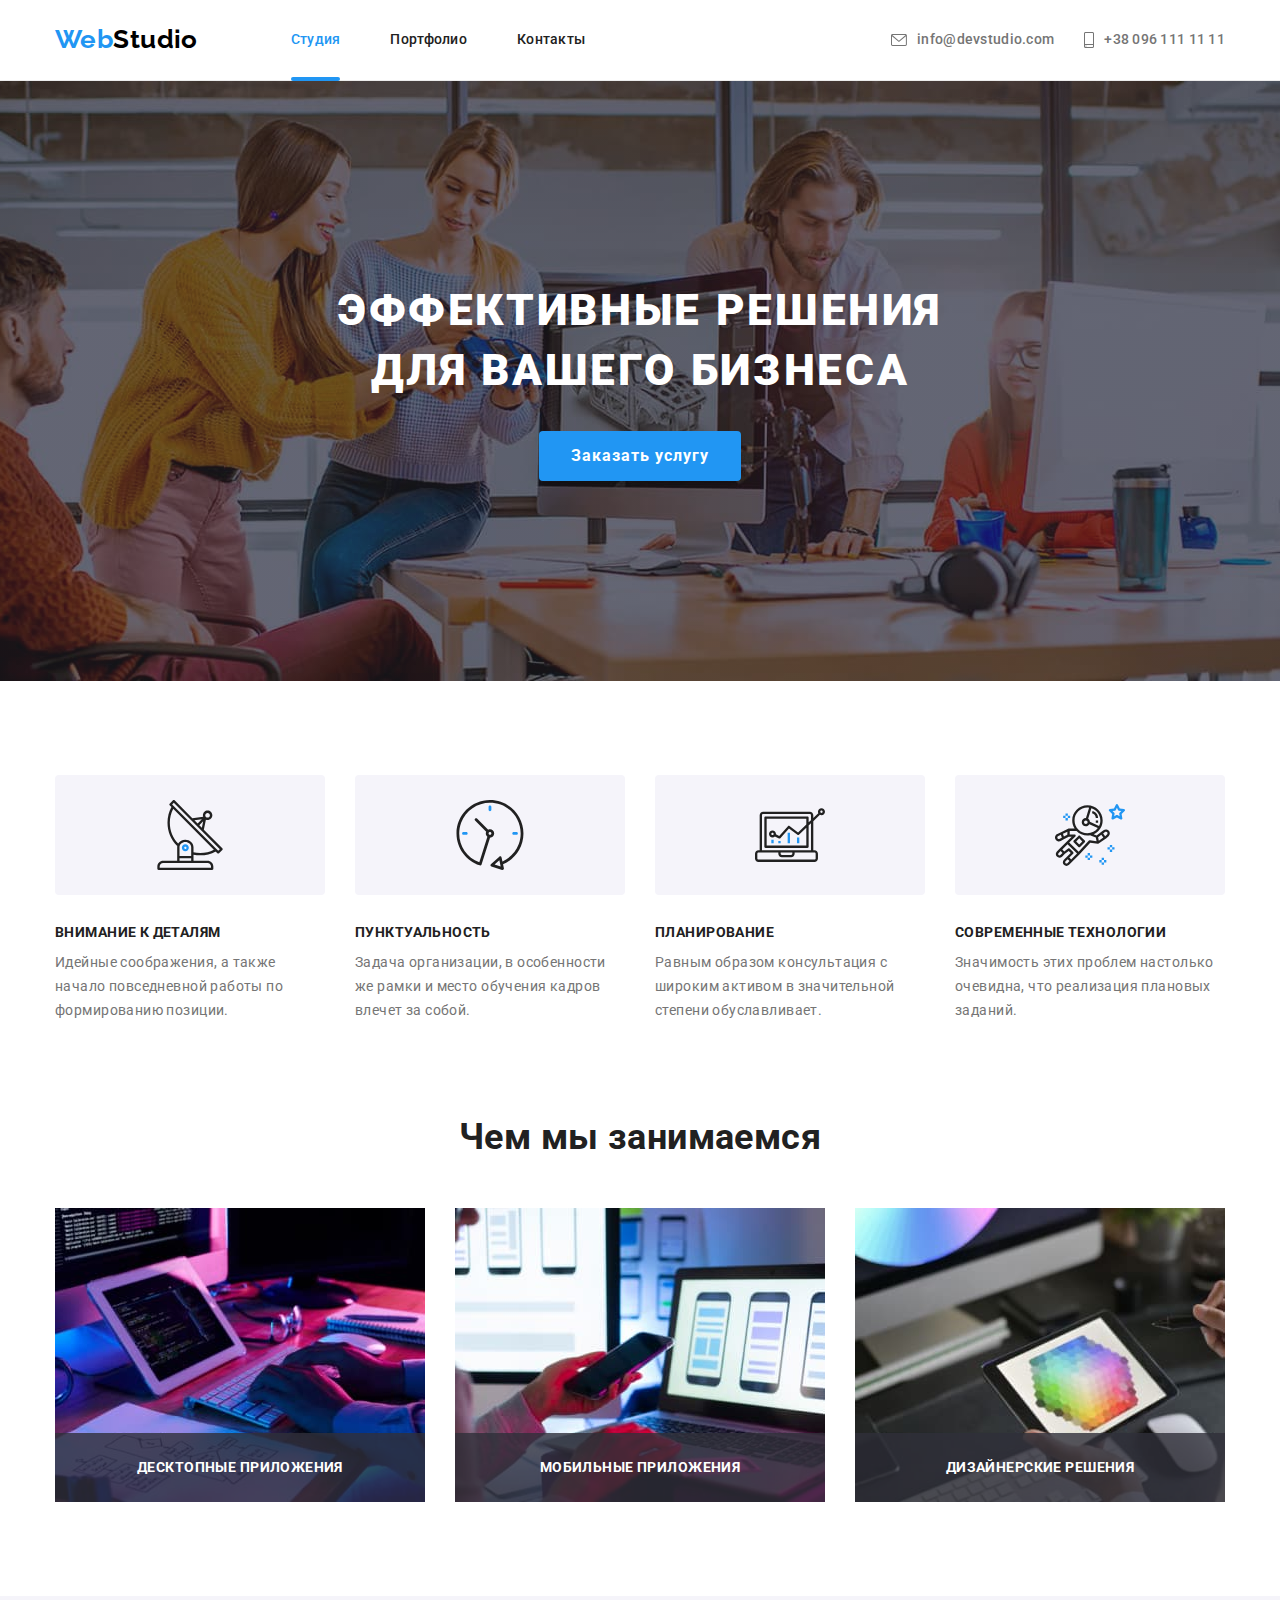
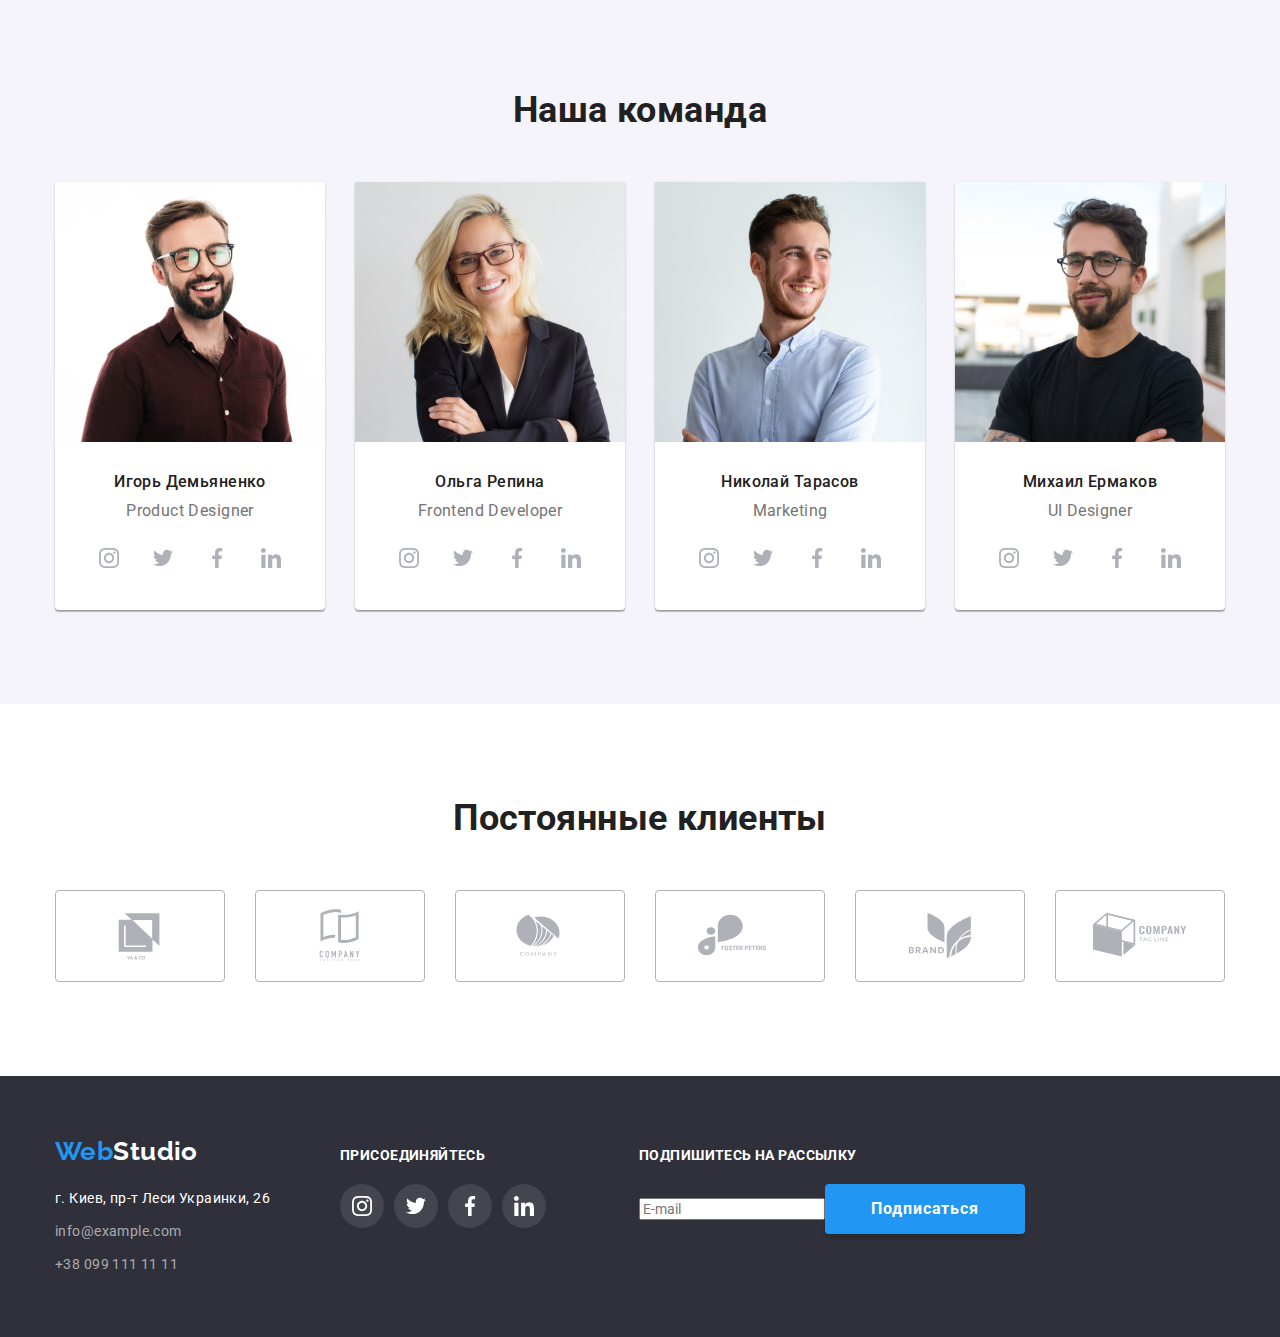
==== index.html @ 89143c8e "start home work 6" ====
<!DOCTYPE html>
<html lang="ru">
    <head>
        <meta charset="UTF-8" />
        <meta http-equiv="X-UA-Compatible" content="IE=edge" />
        <meta name="viewport" content="width=device-width, initial-scale=1.0" />
        <title>WebStudio</title>
        <link rel="preconnect" href="https://fonts.googleapis.com" />
        <link rel="preconnect" href="https://fonts.gstatic.com" crossorigin />
        <link
            href="https://fonts.googleapis.com/css2?family=Raleway:wght@700&family=Roboto:wght@400;500;700;900&display=swap"
            rel="stylesheet"
        />
        <link
            rel="stylesheet"
            href="https://cdnjs.cloudflare.com/ajax/libs/modern-normalize/1.1.0/modern-normalize.min.css"
        />
        <link rel="stylesheet" href="./css/style.css" />
    </head>
    <body>
        <header class="header">
            <div class="container header-content">
                <nav class="navigation">
                    <a class="logo" href="./index.html">
                        <span class="blue-logo">Web</span>Studio
                    </a>

                    <ul class="site-nav list">
                        <li class="item">
                            <a class="site-nav-link activ" href="./index.html">Студия</a>
                        </li>

                        <li class="item">
                            <a class="site-nav-link" href="./portfolio.html">Портфолио</a>
                        </li>

                        <li class="item">
                            <a class="site-nav-link" href="">Контакты</a>
                        </li>
                    </ul>
                </nav>
                <ul class="contacts list">
                    <li class="item">
                        <a class="contacts-link" href="mailto:info@devstudio.com">
                            <svg class="link-icon" width="16" height="12">
                                <use href="./images/symbol-defs.svg#icon-envelope"></use>
                            </svg>
                            info@devstudio.com
                        </a>
                    </li>

                    <li class="item">
                        <a class="contacts-link" href="tel:+380961111111">
                            <svg class="link-icon phone" width="10" height="16">
                                <use href="./images/symbol-defs.svg#icon-smartphone"></use>
                            </svg>
                            +38 096 111 11 11
                        </a>
                    </li>
                </ul>
            </div>
        </header>
        <main>
            <!-- hero section -->
            <section class="hero">
                <div class="container">
                    <h1 class="hero-title">Эффективные решения для вашего бизнеса</h1>
                    <button class="hero-button" type="button" data-modal-open>
                        Заказать услугу
                    </button>
                </div>
                <div class="backdrop is-hidden" data-modal>
                    <div class="modal">
                        <button class="modal-btn" data-modal-close>
                            <svg class="modal-btn-icon" width="11" height="11">
                                <use href="./images/symbol-defs.svg#icon-close-cross"></use>
                            </svg>
                        </button>
                        <p class="modal-text">Оставьте свои данные, мы вам перезвоним</p>
                        <form class="modal-form">
                            <label for="name">Имя</label>
                            <input type="text" name="name" id="name" />

                            <br />

                            <label for="tel">Телефон</label>
                            <input type="tel" name="phone" id="tel" />

                            <br />

                            <label for="mail">Почта</label>
                            <input type="email" name="mail" id="mail" />

                            <br />

                            <label for="area">Комментарий</label>
                            <textarea
                                class="form-textarea"
                                name="comment"
                                id="area"
                                rows="10"
                            ></textarea>

                            <br />

                            <input type="checkbox" name="accept" id="check" />
                            <label for="check"
                                >Соглашаюсь с рассылкой и принимаю <a href="">Условия договора</a>
                            </label>
                            <br />
                            <button type="submit">Отправить</button>
                        </form>
                    </div>
                </div>
            </section>
            <!-- Наши преимущества-->
            <section class="features">
                <div class="container">
                    <h2 class="visually-hidden">Наши преимущества</h2>
                    <ul class="advantages-list list">
                        <li class="item">
                            <div class="features-logo">
                                <svg width="70" height="70">
                                    <use href="./images/symbol-defs.svg#icon-antenna"></use>
                                </svg>
                            </div>
                            <h3 class="advantages-title">Внимание к деталям</h3>
                            <p class="advantages-text">
                                Идейные соображения, а также начало повседневной работы по
                                формированию позиции.
                            </p>
                        </li>

                        <li class="item">
                            <div class="features-logo">
                                <svg width="70" height="70">
                                    <use href="./images/symbol-defs.svg#icon-clock"></use>
                                </svg>
                            </div>
                            <h3 class="advantages-title">Пунктуальность</h3>
                            <p class="advantages-text">
                                Задача организации, в особенности же рамки и место обучения кадров
                                влечет за собой.
                            </p>
                        </li>

                        <li class="item">
                            <div class="features-logo">
                                <svg width="70" height="70">
                                    <use href="./images/symbol-defs.svg#icon-diagram"></use>
                                </svg>
                            </div>
                            <h3 class="advantages-title">Планирование</h3>
                            <p class="advantages-text">
                                Равным образом консультация с широким активом в значительной степени
                                обуславливает.
                            </p>
                        </li>

                        <li class="item">
                            <div class="features-logo">
                                <svg width="70" height="70">
                                    <use href="./images/symbol-defs.svg#icon-astronaut"></use>
                                </svg>
                            </div>
                            <h3 class="advantages-title">Современные технологии</h3>
                            <p class="advantages-text">
                                Значимость этих проблем настолько очевидна, что реализация плановых
                                заданий.
                            </p>
                        </li>
                    </ul>
                </div>
            </section>
            <!-- Чем мы занимаемся -->
            <section class="section">
                <div class="container">
                    <h2 class="section-title">Чем мы занимаемся</h2>
                    <ul class="products list">
                        <li class="product-item">
                            <img src="./images/boxone.jpg" width="370" height="294" alt="ноут" />
                            <div class="lable">
                                <h3 class="product-title">Десктопные приложения</h3>
                            </div>
                        </li>
                        <li class="product-item">
                            <img
                                src="./images/box-two.jpg"
                                width="370"
                                height="294"
                                alt="телефон"
                            />
                            <div class="lable">
                                <h3 class="product-title">Мобильные приложения</h3>
                            </div>
                        </li>
                        <li class="product-item">
                            <img
                                src="./images/box-three.jpg"
                                width="370"
                                height="294"
                                alt="планшет"
                            />
                            <div class="lable">
                                <h3 class="product-title">Дизайнерские решения</h3>
                            </div>
                        </li>
                    </ul>
                </div>
            </section>
            <!-- наша компуха -->
            <section class="section back-color-section">
                <div class="container">
                    <h2 class="section-title">Наша команда</h2>
                    <ul class="team list">
                        <li class="item">
                            <img
                                src="./images/team-card-one.jpg"
                                width="270"
                                height="260"
                                alt="Игорь Демьяненко"
                            />
                            <div class="team-card">
                                <h3 class="team-title">Игорь Демьяненко</h3>
                                <p class="team-text" lang="en">Product Designer</p>
                                <ul class="team-social-links list">
                                    <li>
                                        <a href="">
                                            <svg class="team-card-icon" width="20" height="20">
                                                <use
                                                    href="./images/symbol-defs.svg#icon-instagram"
                                                ></use>
                                            </svg>
                                        </a>
                                    </li>

                                    <li>
                                        <a href="">
                                            <svg class="team-card-icon" width="20" height="20">
                                                <use
                                                    href="./images/symbol-defs.svg#icon-twitter"
                                                ></use>
                                            </svg>
                                        </a>
                                    </li>

                                    <li>
                                        <a href="">
                                            <svg class="team-card-icon" width="20" height="20">
                                                <use
                                                    href="./images/symbol-defs.svg#icon-facebook"
                                                ></use>
                                            </svg>
                                        </a>
                                    </li>

                                    <li>
                                        <a href="">
                                            <svg class="team-card-icon" width="20" height="20">
                                                <use
                                                    href="./images/symbol-defs.svg#icon-linkedin"
                                                ></use>
                                            </svg>
                                        </a>
                                    </li>
                                </ul>
                            </div>
                        </li>

                        <li class="item">
                            <img
                                src="./images/team-card-two.jpg"
                                width="270"
                                height="260"
                                alt="Ольга Репина"
                            />
                            <div class="team-card">
                                <h3 class="team-title">Ольга Репина</h3>
                                <p class="team-text" lang="en">Frontend Developer</p>
                                <ul class="team-social-links list">
                                    <li>
                                        <a href="">
                                            <svg class="team-card-icon" width="20" height="20">
                                                <use
                                                    href="./images/symbol-defs.svg#icon-instagram"
                                                ></use>
                                            </svg>
                                        </a>
                                    </li>

                                    <li>
                                        <a href="">
                                            <svg class="team-card-icon" width="20" height="20">
                                                <use
                                                    href="./images/symbol-defs.svg#icon-twitter"
                                                ></use>
                                            </svg>
                                        </a>
                                    </li>

                                    <li>
                                        <a href="">
                                            <svg class="team-card-icon" width="20" height="20">
                                                <use
                                                    href="./images/symbol-defs.svg#icon-facebook"
                                                ></use>
                                            </svg>
                                        </a>
                                    </li>

                                    <li>
                                        <a href="">
                                            <svg class="team-card-icon" width="20" height="20">
                                                <use
                                                    href="./images/symbol-defs.svg#icon-linkedin"
                                                ></use>
                                            </svg>
                                        </a>
                                    </li>
                                </ul>
                            </div>
                        </li>

                        <li class="item">
                            <img
                                src="./images/team-card-three.jpg"
                                width="270"
                                height="260"
                                alt="Николай Тарасов"
                            />
                            <div class="team-card">
                                <h3 class="team-title">Николай Тарасов</h3>
                                <p class="team-text" lang="en">Marketing</p>
                                <ul class="team-social-links list">
                                    <li>
                                        <a href="">
                                            <svg class="team-card-icon" width="20" height="20">
                                                <use
                                                    href="./images/symbol-defs.svg#icon-instagram"
                                                ></use>
                                            </svg>
                                        </a>
                                    </li>

                                    <li>
                                        <a href="">
                                            <svg class="team-card-icon" width="20" height="20">
                                                <use
                                                    href="./images/symbol-defs.svg#icon-twitter"
                                                ></use>
                                            </svg>
                                        </a>
                                    </li>

                                    <li>
                                        <a href="">
                                            <svg class="team-card-icon" width="20" height="20">
                                                <use
                                                    href="./images/symbol-defs.svg#icon-facebook"
                                                ></use>
                                            </svg>
                                        </a>
                                    </li>

                                    <li>
                                        <a href="">
                                            <svg class="team-card-icon" width="20" height="20">
                                                <use
                                                    href="./images/symbol-defs.svg#icon-linkedin"
                                                ></use>
                                            </svg>
                                        </a>
                                    </li>
                                </ul>
                            </div>
                        </li>

                        <li class="item">
                            <img
                                src="./images/team-card-four.jpg"
                                width="270"
                                height="260"
                                alt="Михаил Ермаков"
                            />
                            <div class="team-card">
                                <h3 class="team-title">Михаил Ермаков</h3>
                                <p class="team-text" lang="en">UI Designer</p>
                                <ul class="team-social-links list">
                                    <li>
                                        <a href="">
                                            <svg class="team-card-icon" width="20" height="20">
                                                <use
                                                    href="./images/symbol-defs.svg#icon-instagram"
                                                ></use>
                                            </svg>
                                        </a>
                                    </li>

                                    <li>
                                        <a href="">
                                            <svg class="team-card-icon" width="20" height="20">
                                                <use
                                                    href="./images/symbol-defs.svg#icon-twitter"
                                                ></use>
                                            </svg>
                                        </a>
                                    </li>

                                    <li>
                                        <a href="">
                                            <svg class="team-card-icon" width="20" height="20">
                                                <use
                                                    href="./images/symbol-defs.svg#icon-facebook"
                                                ></use>
                                            </svg>
                                        </a>
                                    </li>

                                    <li>
                                        <a href="">
                                            <svg class="team-card-icon" width="20" height="20">
                                                <use
                                                    href="./images/symbol-defs.svg#icon-linkedin"
                                                ></use>
                                            </svg>
                                        </a>
                                    </li>
                                </ul>
                            </div>
                        </li>
                    </ul>
                </div>
            </section>
            <!-- наши клиенты -->
            <section class="section">
                <div class="container">
                    <h2 class="section-title">Постоянные клиенты</h2>
                    <ul class="clients list">
                        <li class="client-item">
                            <a class="client-link" href="">
                                <svg class="client-icon" width="106" height="60">
                                    <use href="./images/symbol-defs.svg#icon-company1"></use>
                                </svg>
                            </a>
                        </li>

                        <li class="client-item">
                            <a class="client-link" href="">
                                <svg class="client-icon" width="106" height="60">
                                    <use href="./images/symbol-defs.svg#icon-company2"></use>
                                </svg>
                            </a>
                        </li>

                        <li class="client-item">
                            <a class="client-link" href="">
                                <svg class="client-icon" width="106" height="60">
                                    <use href="./images/symbol-defs.svg#icon-company3"></use>
                                </svg>
                            </a>
                        </li>

                        <li class="client-item">
                            <a class="client-link" href="">
                                <svg class="client-icon" width="106" height="60">
                                    <use href="./images/symbol-defs.svg#icon-company4"></use>
                                </svg>
                            </a>
                        </li>

                        <li class="client-item">
                            <a class="client-link" href="">
                                <svg class="client-icon" width="106" height="60">
                                    <use href="./images/symbol-defs.svg#icon-company5"></use>
                                </svg>
                            </a>
                        </li>

                        <li class="client-item">
                            <a class="client-link" href="">
                                <svg class="client-icon" width="106" height="60">
                                    <use href="./images/symbol-defs.svg#icon-company6"></use>
                                </svg>
                            </a>
                        </li>
                    </ul>
                </div>
            </section>
        </main>
        <!-- подвал -->
        <footer class="footer">
            <div class="container main-footer">
                <div class="address-block">
                    <a class="logo-footer" href="./index.html">
                        <span class="blue-logo">Web</span>Studio
                    </a>
                    <address class="address">
                        <ul class="address-list list">
                            <li class="item">
                                <a
                                    class="link white"
                                    href="https://www.google.com/maps/place/%D0%B1%D1%83%D0%BB.+%D0%9B%D0%B5%D1%81%D0%B8+%D0%A3%D0%BA%D1%80%D0%B0%D0%B8%D0%BD%D0%BA%D0%B8,+26,+%D0%9A%D0%B8%D0%B5%D0%B2,+02000/@50.4265807,30.5361971,17z/data=!4m13!1m7!3m6!1s0x40d4cf0e033ecbe9:0x57a4dffefec77da0!2z0LHRg9C7LiDQm9C10YHQuCDQo9C60YDQsNC40L3QutC4LCAyNiwg0JrQuNC10LIsIDAyMDAw!3b1!8m2!3d50.4265807!4d30.5383858!3m4!1s0x40d4cf0e033ecbe9:0x57a4dffefec77da0!8m2!3d50.4265807!4d30.5383858"
                                >
                                    г. Киев, пр-т Леси Украинки, 26
                                </a>
                            </li>

                            <li class="item">
                                <a class="link" href="mailto:info@example.com">info@example.com</a>
                            </li>

                            <li class="item">
                                <a class="link" href="tel:+380991111111">+38 099 111 11 11</a>
                            </li>
                        </ul>
                    </address>
                </div>

                <div class="join-block">
                    <p class="join-title">присоединяйтесь</p>
                    <ul class="socials list">
                        <li class="item">
                            <a class="link" href="">
                                <svg class="icon" width="20" height="20">
                                    <use href="./images/symbol-defs.svg#icon-instagram"></use>
                                </svg>
                            </a>
                        </li>

                        <li class="item">
                            <a class="link" href="">
                                <svg class="icon" width="20" height="20">
                                    <use href="./images/symbol-defs.svg#icon-twitter"></use>
                                </svg>
                            </a>
                        </li>

                        <li class="item">
                            <a class="link" href="">
                                <svg class="icon" width="20" height="20">
                                    <use href="./images/symbol-defs.svg#icon-facebook"></use>
                                </svg>
                            </a>
                        </li>

                        <li class="item">
                            <a class="link" href="">
                                <svg class="icon" width="20" height="20">
                                    <use href="./images/symbol-defs.svg#icon-linkedin"></use>
                                </svg>
                            </a>
                        </li>
                    </ul>
                </div>

                <div class="form-block">
                    <p class="form-title">Подпишитесь на рассылку</p>
                    <div class="form-thumb">
                        <form class="join-form">
                            <input type="email" name="mail" placeholder="E-mail" />
                        </form>

                        <button type="submit" class="form-btn">Подписаться</button>
                    </div>
                </div>
            </div>
        </footer>
        <script src="./js/model.js"></script>
    </body>
</html>
---- css/style.css ----
:root {
    --main-text-color: #757575;
    --accent-text-color: #2196f3;
    --background-color-hero: #2f303a;
    --title-text-color: #212121;
    --white-color: #ffffff;
    --black-color: #000000;
    --footer-text-color: rgba(255, 255, 255, 0.6);
    --filter-background: #f5f4fa;
    --header-line: #ececec;
    --social-color: #afb1b8;
    --cards-overlay-color: rgba(33, 150, 243, 0.9);
}
body {
    background-color: #ffffff;
    color: var(--main-text-color);
    font-family: 'Roboto', 'Arial', sans-serif;
    font-size: 14px;
    font-weight: 400;
    letter-spacing: 0.03em;
    line-height: 1.14;
}

h1,
h2,
h3,
h4,
h5,
h6,
p {
    margin: 0;
    padding: 0;
}

/* обнуляет оформление для ul */
.list {
    list-style: none;
    padding: 0;
    margin: 0;
}
.container {
    width: 1200px;
    padding-left: 15px;
    padding-right: 15px;
    margin: 0 auto;
}

/* Header */
.header {
    border-bottom: 1px solid var(--header-line);
}

.header-content {
    display: flex;
    align-items: center;
}

/* Лого  */

.blue-logo {
    color: var(--accent-text-color);
}
.logo {
    padding-top: 24px;
    padding-bottom: 25px;

    color: var(--black-color);
    font-family: 'Raleway';
    font-style: normal;
    font-weight: 700;
    font-size: 26px;
    line-height: 1.19;
    text-decoration: none;
}

/* Навигация */

.navigation {
    display: flex;
}

.site-nav {
    display: flex;
    margin-left: 93px;
    margin-bottom: -1px;
}

.site-nav .item:not(:last-child) {
    margin-right: 50px;
}

.site-nav-link {
    display: block;
    padding-top: 32px;

    color: var(--title-text-color);
    font-weight: 500;
    letter-spacing: 0.02em;
    text-decoration: none;

    transition: color 250ms cubic-bezier(0.4, 0, 0.2, 1);
}

.site-nav-link:hover,
.site-nav-link:focus {
    color: var(--accent-text-color);
}

.activ {
    color: var(--accent-text-color);
}

.site-nav-link.activ::after {
    content: '';
    display: block;

    width: 100%;
    height: 4px;
    margin-top: 29px;

    background: var(--accent-text-color);
    border-radius: 2px;
}

/* Контакты */

.contacts {
    display: flex;
    margin-left: auto;
}
.contacts .item:not(:last-child) {
    margin-right: 30px;
}

.link-icon {
    margin-right: 10px;
    fill: currentColor;
}

.phone {
    fill: currentColor;
}
.contacts-link {
    display: flex;
    align-items: center;

    padding-top: 20px;
    padding-bottom: 20px;

    color: var(--main-text-color);
    font-weight: 500;
    letter-spacing: 0.02em;
    text-decoration: none;
    fill: var(--main-text-color);

    transition: color 250ms cubic-bezier(0.4, 0, 0.2, 1), fill 250ms cubic-bezier(0.4, 0, 0.2, 1);
}

.contacts-link:hover,
.contacts-link:focus {
    color: var(--accent-text-color);
    fill: var(--accent-text-color);
}

/* MAIN*/

/* section HERO */

.hero {
    padding-top: 200px;
    padding-bottom: 200px;
    text-align: center;
    background-color: var(--background-color-hero);
    max-width: 1600px;
    min-height: 600px;
    margin-right: auto;
    margin-left: auto;
    background-image: linear-gradient(to right, rgba(47, 48, 58, 0.4), rgba(47, 48, 58, 0.4)),
        url('../images/hero-back.jpg');
    background-repeat: no-repeat;
    background-position: center;
}

.hero-title {
    margin: 0 auto 30px auto;

    color: var(--white-color);
    font-weight: 900;
    font-size: 44px;
    line-height: 1.36;
    text-transform: uppercase;
    letter-spacing: 0.06em;
    max-width: 696px;
}
.hero-button,
.form-btn {
    border-radius: 4px;
    padding: 10px 32px;
    border: 0;
    min-width: 200px;
    color: var(--white-color);
    background-color: var(--accent-text-color);
    font-family: 'Roboto';
    font-weight: 700;
    font-size: 16px;
    line-height: 1.88;
    letter-spacing: 0.06em;
    cursor: pointer;
    box-shadow: 0px 4px 4px rgba(0, 0, 0, 0.15);
}

.backdrop {
    position: fixed;

    top: 0;
    left: 0;
    right: 0;
    bottom: 0;
    background: rgba(0, 0, 0, 0.2);

    opacity: 1;
    visibility: visible;
    transition: opacity 300ms cubic-bezier(0.4, 0, 0.2, 1),
        visibility 300ms cubic-bezier(0.4, 0, 0.2, 1);
}

.backdrop.is-hidden {
    opacity: 0;
    pointer-events: none;
    visibility: hidden;
}

.backdrop.is-hidden .modal {
    transform: translate(-50%, -50%) scale(0) rotate(0deg);
}

.modal {
    position: absolute;
    top: 50%;
    left: 50%;
    padding: 40px;
    text-align: center;

    min-width: 528px;
    min-height: 581px;

    box-shadow: 0px 1px 3px rgba(0, 0, 0, 0.12), 0px 1px 1px rgba(0, 0, 0, 0.14),
        0px 2px 1px rgba(0, 0, 0, 0.2);
    border-radius: 4px;
    background-color: var(--white-color);

    transform: translate(-50%, -50%) scale(1) rotate(360deg);
    transition: transform 500ms cubic-bezier(0.4, 0, 0.2, 1);
}

.modal-btn {
    position: absolute;
    top: 8px;
    right: 8px;

    width: 30px;
    height: 30px;
    background-color: var(--white-color);
    border: 1px solid rgba(0, 0, 0, 0.1);
    border-radius: 50%;
}

.modal-btn-icon {
    position: absolute;
    top: 50%;
    left: 50%;
    transform: translate(-50%, -50%);
}
.modal-text {
    font-weight: 700;
    font-size: 20px;
    line-height: 1.15;
    padding-bottom: 12px;

    color: var(--title-text-color);
}

/* ------Modal Form */

.form-textarea {
    resize: none;
}

/*  ------------section FEATURES  */

.section {
    padding-top: 94px;
    padding-bottom: 94px;
}

.features {
    padding-top: 94px;
}

/*  логический заголовок */

.visually-hidden {
    position: absolute;
    width: 1px;
    height: 1px;
    margin: -1px;
    border: 0;
    padding: 0;
    white-space: nowrap;
    clip-path: inset(100%);
    clip: rect(0 0 0 0);
    overflow: hidden;
}

.advantages-list {
    display: flex;
}

.advantages-list .item {
    width: 270px;
}

.advantages-list .item:not(:last-child) {
    margin-right: 30px;
}

.features-logo {
    display: flex;
    align-items: center;
    justify-content: center;

    background-color: var(--filter-background);
    height: 120px;
    border-radius: 4px;
    margin-bottom: 30px;
}

.advantages-title {
    margin-bottom: 10px;

    font-size: 14px;
    color: var(--title-text-color);
    font-weight: 700;
    text-transform: uppercase;
}

.advantages-text {
    line-height: 1.71;
}

/* Section Чем мы занимаемся */

.section-title {
    color: var(--title-text-color);
    font-weight: 700;
    font-size: 36px;
    line-height: 1.16;
    text-align: center;
    margin-bottom: 50px;
}
.products {
    display: flex;
}
.products img {
    display: block;
}
.product-item {
    position: relative;
}
.lable {
    position: absolute;
    left: 0;
    bottom: 0;
    width: 100%;
    text-align: center;

    background: rgba(47, 48, 58, 0.8);
}

.product-title {
    display: inline-block;
    padding-top: 27px;
    padding-bottom: 27px;
    font-weight: 700;
    font-size: 14px;
    line-height: 1.14;
    letter-spacing: 0.03em;
    text-transform: uppercase;

    color: var(--white-color);
}

.products .product-item:not(:last-child) {
    margin-right: 30px;
}

/* ------------OUR TEAM--- */

.back-color-section {
    background-color: var(--filter-background);
}
.team {
    display: flex;
    text-align: center;
}
.team img {
    display: block;
}
.team .item:not(:last-child) {
    margin-right: 30px;
}

.team .item {
    background-color: var(--white-color);
    box-shadow: 0px 1px 3px rgba(0, 0, 0, 0.12), 0px 1px 1px rgba(0, 0, 0, 0.14),
        0px 2px 1px rgba(0, 0, 0, 0.2);
    border-radius: 0px 0px 4px 4px;
}

.team-title,
.team-text {
    font-size: 16px;
    line-height: 1.19;
}

.team-title {
    margin-bottom: 10px;

    color: var(--title-text-color);
    font-weight: 500;
}
.team-text {
    margin-bottom: 16px;
}
.team-card {
    padding-top: 30px;
    padding-bottom: 30px;
}
/* --------Socials--- */
.team-social-links {
    display: flex;
    justify-content: center;
}

.team-social-links a {
    display: flex;
    justify-content: center;
    align-items: center;

    width: 44px;
    height: 44px;
    border-radius: 50%;
    fill: var(--social-color);
    transition: background-color 250ms cubic-bezier(0.4, 0, 0.2, 1),
        fill 250ms cubic-bezier(0.4, 0, 0.2, 1);
}

.team-social-links li:not(:last-child) {
    margin-right: 10px;
}

.team-card-icon {
    display: block;

    color: currentColor;
}
.team-social-links a:hover,
.team-social-links a:focus {
    background-color: var(--accent-text-color);
    fill: var(--white-color);
}

/* ----------Clients---- */

.clients {
    display: flex;
}

.client-item:not(:last-child) {
    margin-right: 30px;
}

.client-link {
    display: flex;
    justify-content: center;
    align-items: center;
    width: 170px;
    height: 92px;
    border-radius: 4px;
    border: 1px solid var(--social-color);
    color: var(--social-color);

    transition: color 250ms cubic-bezier(0.4, 0, 0.2, 1),
        border-color 250ms cubic-bezier(0.4, 0, 0.2, 1);
}

.client-icon {
    fill: currentColor;
}
.client-link:hover,
.client-link:focus {
    border-color: var(--accent-text-color);
    color: var(--accent-text-color);
}

/*--------------------> FOOTER--- */

.footer {
    padding-top: 60px;
    padding-bottom: 60px;

    background-color: var(--background-color-hero);
}

.main-footer {
    display: flex;
}

/* ---------Address block---- */

.address-block {
    margin-right: 70px;
}

/* ---------->LOGO */
.logo-footer {
    display: inline-block;
    margin-bottom: 20px;

    color: var(--white-color);
    text-decoration: none;
    font-family: 'Raleway';
    font-weight: 700;
    font-size: 26px;
    line-height: 1.19;
}
/* -------Address links */

.address-list .link {
    text-decoration: none;
    font-style: normal;
    line-height: 1.71;
    color: var(--footer-text-color);

    transition: color 250ms cubic-bezier(0.4, 0, 0.2, 1);
}
.link.white {
    color: var(--white-color);
}

.address-list .link:hover,
.address-list .link:focus {
    color: var(--accent-text-color);
}

.address-list .item:not(:last-child) {
    margin-bottom: 9px;
}
/* ------------------JOIN-US---------- */

.join-block {
    margin-top: 12px;
}

.join-title,
.form-title {
    margin-bottom: 20px;

    color: var(--white-color);
    text-transform: uppercase;
    font-weight: 700;
}
/* ----------Socials links */
.socials {
    display: flex;
}

.socials .item:not(:last-child) {
    margin-right: 10px;
}

.socials .link {
    display: flex;
    justify-content: center;
    align-items: center;
    width: 44px;
    height: 44px;
    border-radius: 50%;
    background-color: rgba(255, 255, 255, 0.1);

    transition: background-color 250ms cubic-bezier(0.4, 0, 0.2, 1);
}

.socials .link:hover,
.socials .link:focus {
    background-color: var(--accent-text-color);
}

.icon {
    fill: var(--white-color);
}
/* -----------Footer Form--- */

.form-block {
    margin-left: 93px;
    margin-top: 12px;
}

.form-thumb {
    display: flex;
    align-items: center;
}
.form-btn {
}

/* ----------------PAGE 2 PORTFOLIO--------------- */

/* >>>>>>>>BUTTONS<<<<<<*/

.filters {
    display: flex;
    justify-content: center;
    margin-bottom: 50px;
}

.filters .item:not(:last-child) {
    margin-right: 8px;
}

.filter-button {
    border-radius: 4px;
    border: transparent;
    padding: 6px 22px;

    color: var(--title-text-color);
    background-color: var(--filter-background);
    font-weight: 500;
    font-size: 16px;
    line-height: 1.62;
    letter-spacing: 0.03em;
    cursor: pointer;
    font-family: 'Roboto';

    transition: color 250ms cubic-bezier(0.4, 0, 0.2, 1),
        background-color 250ms cubic-bezier(0.4, 0, 0.2, 1),
        box-shadow 250ms cubic-bezier(0.4, 0, 0.2, 1);
}

.filter-button:hover,
.filter-button:focus {
    color: var(--white-color);
    background-color: var(--accent-text-color);
    box-shadow: 0px 3px 1px rgba(0, 0, 0, 0.1), 0px 1px 2px rgba(0, 0, 0, 0.08),
        0px 2px 2px rgba(0, 0, 0, 0.12);
}

/* PROJECTS */

.card-set {
    display: flex;
    flex-wrap: wrap;
    margin-top: -30px;
    margin-left: -30px;
}

.card-set .item {
    margin-top: 30px;
    margin-left: 30px;
    flex-basis: calc(100% / 3 - 30px);

    transition: box-shadow 250ms cubic-bezier(0.4, 0, 0.2, 1);
}

.card-set .item:hover {
    box-shadow: 0px 1px 1px rgba(0, 0, 0, 0.12), 0px 4px 4px rgba(0, 0, 0, 0.06),
        1px 4px 6px rgba(0, 0, 0, 0.16);
}

.card-set img {
    display: block;
    max-width: 100%;
}

.card-thumb {
    position: relative;
    overflow: hidden;
}

.card-overlay {
    position: absolute;
    left: 0;
    top: 0;
    bottom: 0;
    right: 0;
    background-color: var(--cards-overlay-color);

    transform: translateY(100%);
    transition: transform 250ms cubic-bezier(0.4, 0, 0.2, 1);
}

.card-set .item:hover .card-overlay {
    transform: translateY(0%);
}
.project-card {
    padding: 20px 24px;
    border: 1px solid #eeeeee;
    border-top: 0;
}
.card-overlay-text {
    padding: 63px 24px;

    font-size: 18px;
    line-height: 1.56;
    color: var(--white-color);
}

.project-title {
    margin-bottom: 4px;

    color: var(--title-text-color);
    font-weight: 700;
    font-size: 18px;
    line-height: 2;
    letter-spacing: 0.06em;
}

.project-text {
    font-size: 16px;
    line-height: 1.88;
}
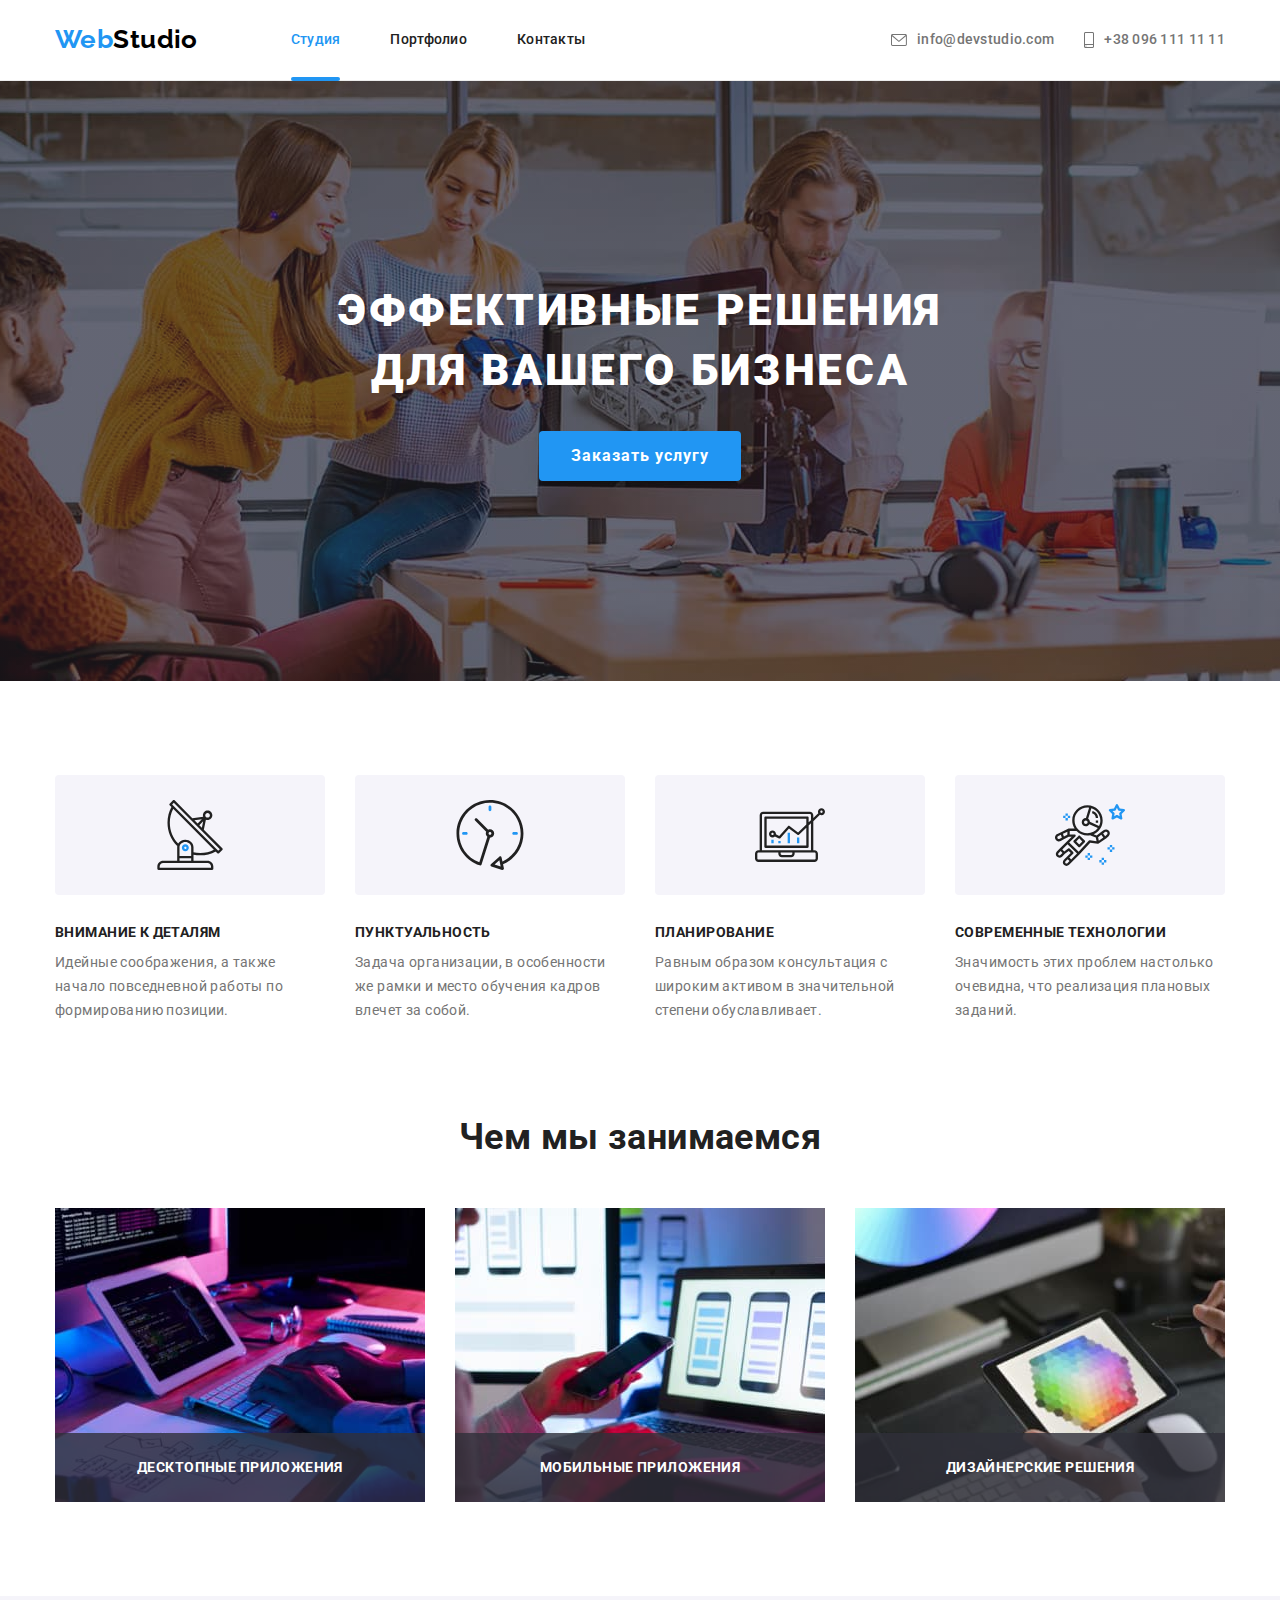
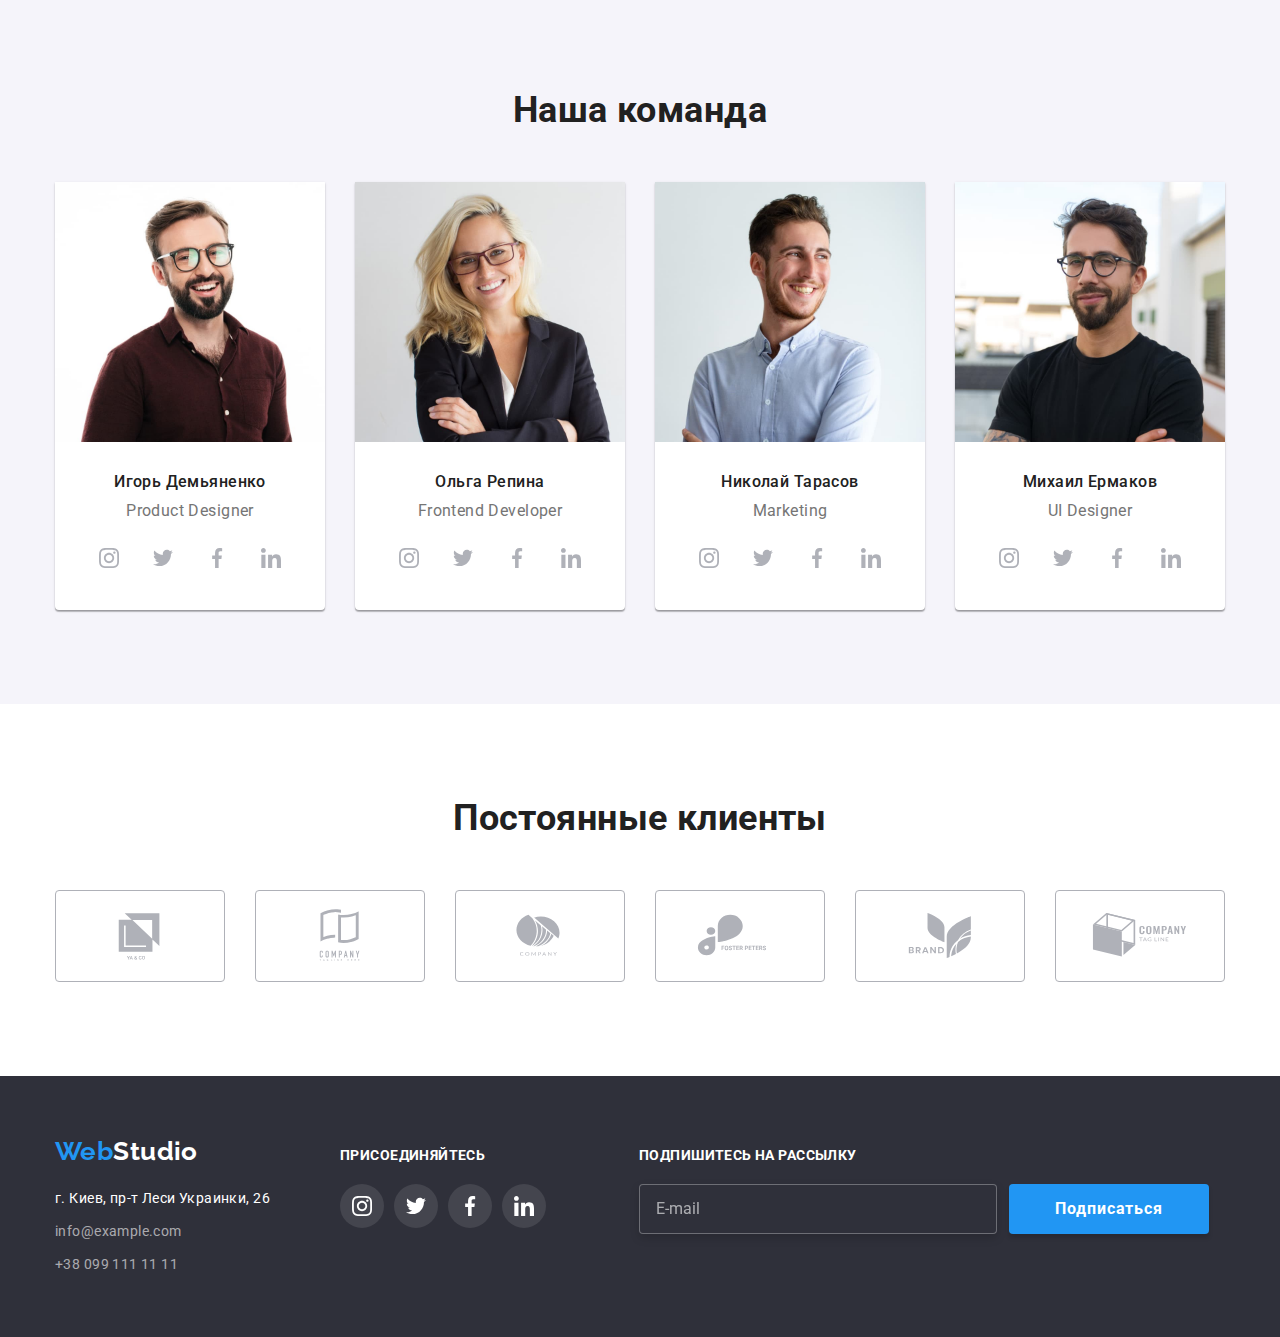
==== commit 3924e080: "add styles footer form" ====
--- a/index.html
+++ b/index.html
@@ -76,39 +76,45 @@
                                 <use href="./images/symbol-defs.svg#icon-close-cross"></use>
                             </svg>
                         </button>
-                        <p class="modal-text">Оставьте свои данные, мы вам перезвоним</p>
+                        <b class="modal-text">Оставьте свои данные, мы вам перезвоним</b>
                         <form class="modal-form">
-                            <label for="name">Имя</label>
-                            <input type="text" name="name" id="name" />
-
-                            <br />
-
-                            <label for="tel">Телефон</label>
-                            <input type="tel" name="phone" id="tel" />
-
-                            <br />
-
-                            <label for="mail">Почта</label>
-                            <input type="email" name="mail" id="mail" />
-
-                            <br />
-
-                            <label for="area">Комментарий</label>
-                            <textarea
-                                class="form-textarea"
-                                name="comment"
-                                id="area"
-                                rows="10"
-                            ></textarea>
-
-                            <br />
-
-                            <input type="checkbox" name="accept" id="check" />
-                            <label for="check"
-                                >Соглашаюсь с рассылкой и принимаю <a href="">Условия договора</a>
-                            </label>
-                            <br />
-                            <button type="submit">Отправить</button>
+                            <div class="form-field">
+                                <label for="name" class="form-label">Имя</label>
+                                <input type="text" name="name" id="name" class="form-input" />
+                            </div>
+                            <div class="form-field">
+                                <label for="tel" class="form-label">Телефон</label>
+                                <input type="tel" name="phone" id="tel" class="form-input" />
+                            </div>
+                            <div class="form-field">
+                                <label for="mail" class="form-label">Почта</label>
+                                <input type="email" name="mail" id="mail" class="form-input" />
+                            </div>
+
+                            <div class="form-field">
+                                <label for="area" class="form-label">Комментарий</label>
+                                <textarea
+                                    class="form-textarea"
+                                    name="comment"
+                                    id="area"
+                                    placeholder="Введите текст"
+                                ></textarea>
+                            </div>
+
+                            <div class="form-checkbox">
+                                <input
+                                    type="checkbox"
+                                    name="accept"
+                                    id="check"
+                                    class="checkbox-input"
+                                />
+                                <label for="check" class="checkbox-lable"
+                                    >Соглашаюсь с рассылкой и принимаю
+                                    <a href="" class="checkbox-lable-link">Условия договора</a>
+                                </label>
+                            </div>
+
+                            <button type="submit" class="form-btn">Отправить</button>
                         </form>
                     </div>
                 </div>
@@ -557,7 +563,12 @@
                     <p class="form-title">Подпишитесь на рассылку</p>
                     <div class="form-thumb">
                         <form class="join-form">
-                            <input type="email" name="mail" placeholder="E-mail" />
+                            <input
+                                type="email"
+                                name="mail"
+                                placeholder="E-mail"
+                                class="join-form-input"
+                            />
                         </form>
 
                         <button type="submit" class="form-btn">Подписаться</button>
--- a/css/style.css
+++ b/css/style.css
@@ -211,7 +211,7 @@
 
 .backdrop {
     position: fixed;
-
+    z-index: 1;
     top: 0;
     left: 0;
     right: 0;
@@ -236,9 +236,10 @@
 
 .modal {
     position: absolute;
+
     top: 50%;
     left: 50%;
-    padding: 40px;
+    padding-top: 40px;
     text-align: center;
 
     min-width: 528px;
@@ -275,15 +276,69 @@
     font-weight: 700;
     font-size: 20px;
     line-height: 1.15;
-    padding-bottom: 12px;
 
     color: var(--title-text-color);
 }
 
 /* ------Modal Form */
 
+.modal-form {
+    width: 100%;
+    padding-left: 40px;
+    padding-right: 40px;
+    padding-top: 12px;
+}
+.form-field {
+    display: flex;
+    align-items: start;
+    flex-direction: column;
+    margin-bottom: 10px;
+}
+
+.form-label {
+    font-size: 12px;
+    line-height: 1.17;
+    letter-spacing: 0.01em;
+    margin-bottom: 4px;
+}
+.form-input,
 .form-textarea {
+    width: 100%;
+    height: 40px;
+
+    border: 1px solid rgba(33, 33, 33, 0.2);
+    border-radius: 4px;
+}
+.form-textarea {
+    display: inline-block;
     resize: none;
+    height: 120px;
+    padding: 12px 16px;
+}
+
+.form-textarea::placeholder {
+    font-size: 12px;
+    line-height: 1.17;
+    letter-spacing: 0.01em;
+
+    color: rgba(117, 117, 117, 0.5);
+}
+
+.form-checkbox {
+    display: flex;
+    align-items: center;
+    margin-top: 20px;
+    margin-bottom: 30px;
+}
+.checkbox-input {
+}
+.checkbox-lable {
+    margin-left: 8px;
+    line-height: 1.71;
+}
+.checkbox-lable-link {
+    color: var(--accent-text-color);
+    text-decoration-line: underline;
 }
 
 /*  ------------section FEATURES  */
@@ -612,6 +667,24 @@
 }
 .form-btn {
 }
+.join-form-input {
+    width: 358px;
+    height: 50px;
+    padding: 15px 16px;
+    margin-right: 12px;
+    border: 1px solid rgba(255, 255, 255, 0.3);
+    box-sizing: border-box;
+    filter: drop-shadow(0px 4px 4px rgba(0, 0, 0, 0.15));
+    border-radius: 4px;
+    background-color: var(--background-color-hero);
+}
+
+.join-form-input::placeholder {
+    font-size: 16px;
+    font-weight: 400;
+    line-height: 1.25;
+    color: rgba(255, 255, 255, 0.6);
+}
 
 /* ----------------PAGE 2 PORTFOLIO--------------- */
 
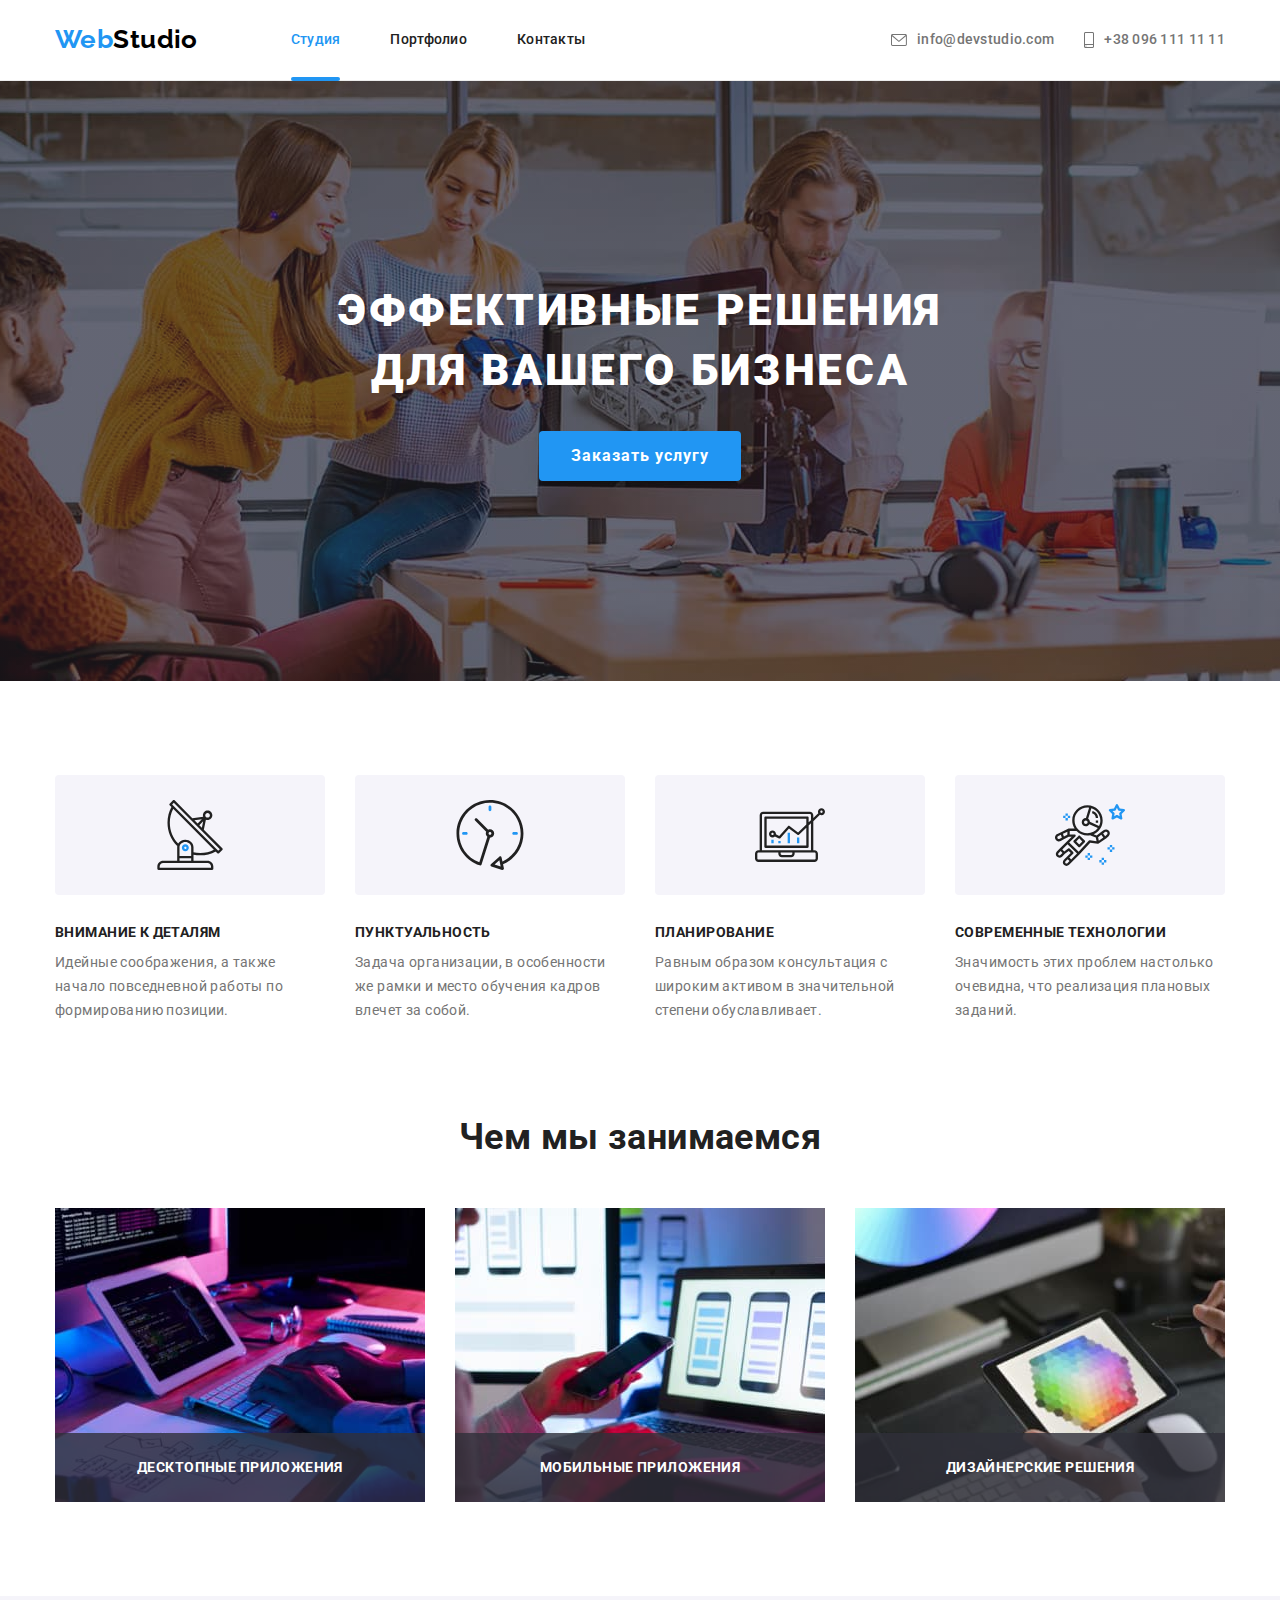
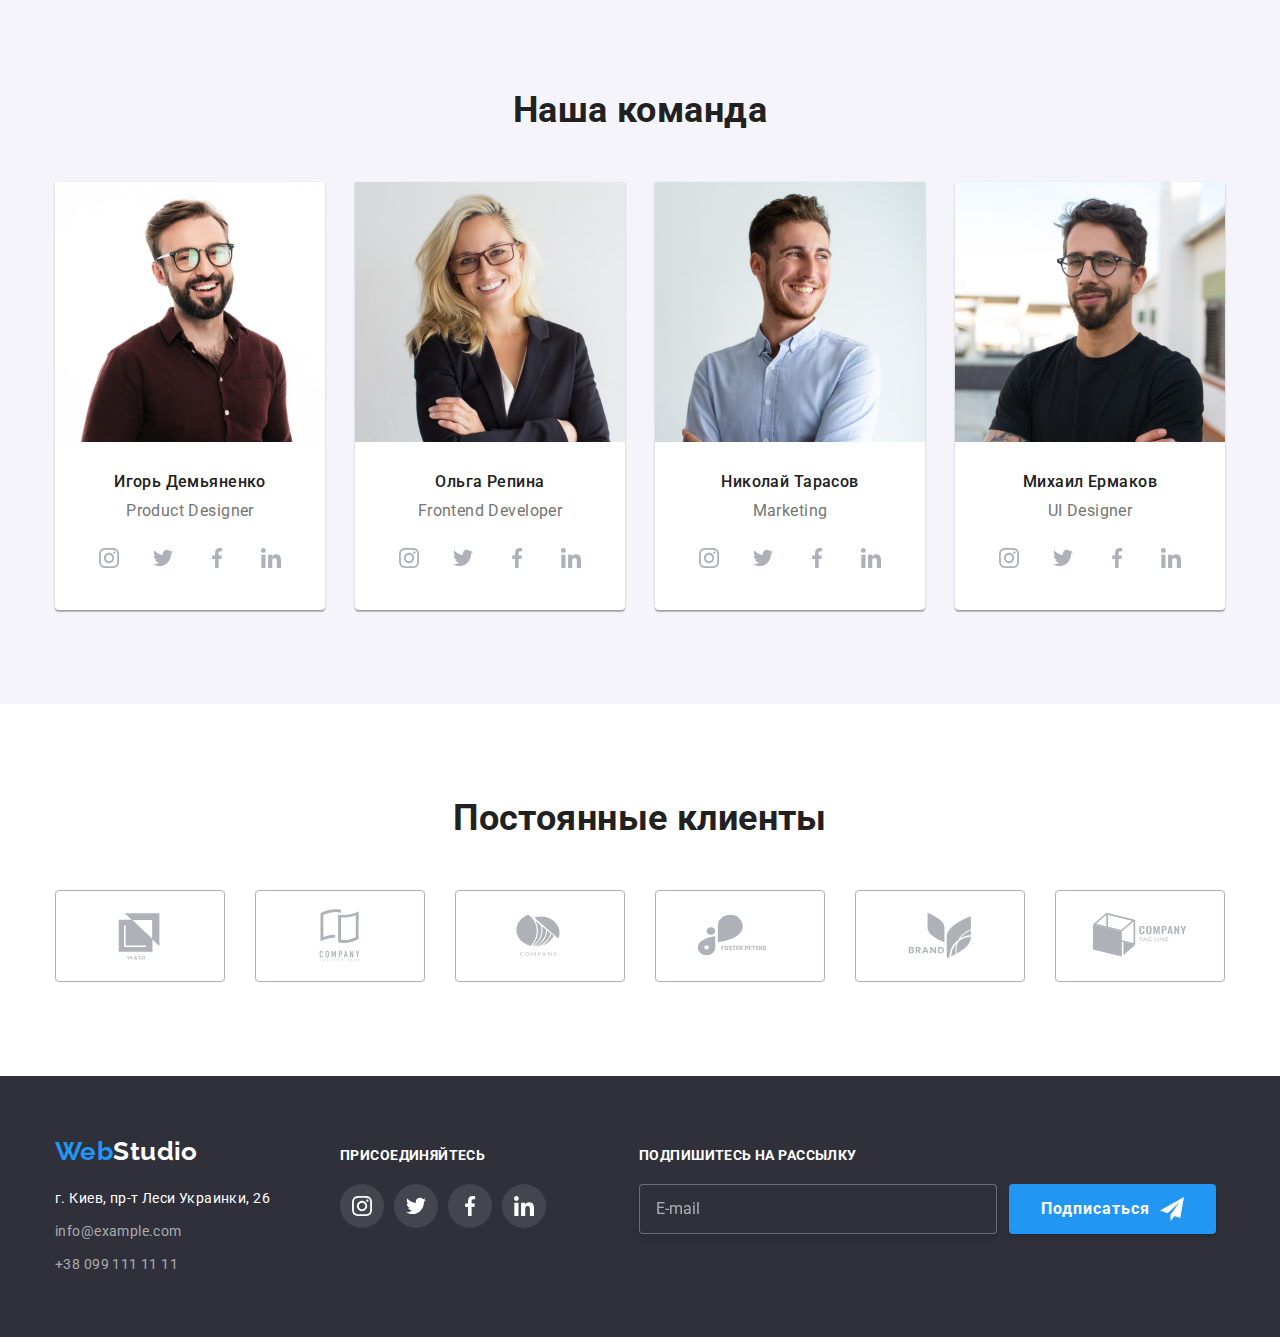
==== commit b3db828d: "form design" ====
--- a/index.html
+++ b/index.html
@@ -65,9 +65,7 @@
             <section class="hero">
                 <div class="container">
                     <h1 class="hero-title">Эффективные решения для вашего бизнеса</h1>
-                    <button class="hero-button" type="button" data-modal-open>
-                        Заказать услугу
-                    </button>
+                    <button class="button" type="button" data-modal-open>Заказать услугу</button>
                 </div>
                 <div class="backdrop is-hidden" data-modal>
                     <div class="modal">
@@ -78,17 +76,44 @@
                         </button>
                         <b class="modal-text">Оставьте свои данные, мы вам перезвоним</b>
                         <form class="modal-form">
-                            <div class="form-field">
-                                <label for="name" class="form-label">Имя</label>
-                                <input type="text" name="name" id="name" class="form-input" />
-                            </div>
+                            <label class="form-field">
+                                <span class="form-label">Имя</span>
+                                <input
+                                    type="text"
+                                    name="name"
+                                    class="form-input"
+                                    autocomplete="off"
+                                />
+                                <svg class="form-icon" width="18" height="18">
+                                    <use href="./images/icons.svg#icon-person"></use>
+                                </svg>
+                            </label>
+
                             <div class="form-field">
                                 <label for="tel" class="form-label">Телефон</label>
-                                <input type="tel" name="phone" id="tel" class="form-input" />
+                                <input
+                                    type="tel"
+                                    name="phone"
+                                    id="tel"
+                                    class="form-input"
+                                    autocomplete="off"
+                                />
+                                <svg class="form-icon" width="18" height="18">
+                                    <use href="./images/icons.svg#icon-phone"></use>
+                                </svg>
                             </div>
                             <div class="form-field">
                                 <label for="mail" class="form-label">Почта</label>
-                                <input type="email" name="mail" id="mail" class="form-input" />
+                                <input
+                                    type="email"
+                                    name="mail"
+                                    id="mail"
+                                    class="form-input"
+                                    autocomplete="off"
+                                />
+                                <svg class="form-icon" width="18" height="18">
+                                    <use href="./images/icons.svg#icon-email"></use>
+                                </svg>
                             </div>
 
                             <div class="form-field">
@@ -114,7 +139,7 @@
                                 </label>
                             </div>
 
-                            <button type="submit" class="form-btn">Отправить</button>
+                            <button type="submit" class="button form-btn">Отправить</button>
                         </form>
                     </div>
                 </div>
@@ -571,7 +596,11 @@
                             />
                         </form>
 
-                        <button type="submit" class="form-btn">Подписаться</button>
+                        <button type="submit" class="button footer-btn">
+                            Подписаться<svg class="form-btn-icon" width="24" height="24">
+                                <use href="./images/icons.svg#icon-telegram"></use>
+                            </svg>
+                        </button>
                     </div>
                 </div>
             </div>
--- a/css/style.css
+++ b/css/style.css
@@ -192,8 +192,7 @@
     letter-spacing: 0.06em;
     max-width: 696px;
 }
-.hero-button,
-.form-btn {
+.button {
     border-radius: 4px;
     padding: 10px 32px;
     border: 0;
@@ -270,8 +269,16 @@
     position: absolute;
     top: 50%;
     left: 50%;
+
     transform: translate(-50%, -50%);
-}
+    transition: fill 250ms cubic-bezier(0.4, 0, 0.2, 1);
+}
+
+.modal-btn:hover .modal-btn-icon,
+.modal-btn:focus .modal-btn-icon {
+    fill: var(--accent-text-color);
+}
+
 .modal-text {
     font-weight: 700;
     font-size: 20px;
@@ -286,13 +293,14 @@
     width: 100%;
     padding-left: 40px;
     padding-right: 40px;
-    padding-top: 12px;
+    margin-top: 12px;
 }
 .form-field {
     display: flex;
     align-items: start;
     flex-direction: column;
     margin-bottom: 10px;
+    position: relative;
 }
 
 .form-label {
@@ -303,12 +311,34 @@
 }
 .form-input,
 .form-textarea {
+    display: flex;
     width: 100%;
     height: 40px;
+    padding: 0 0 0 42px;
+    outline: transparent;
 
     border: 1px solid rgba(33, 33, 33, 0.2);
     border-radius: 4px;
-}
+
+    transition: border 250ms cubic-bezier(0.4, 0, 0.2, 1);
+}
+
+.form-icon {
+    position: absolute;
+    left: 12px;
+    top: 50%;
+    transition: fill 250ms cubic-bezier(0.4, 0, 0.2, 1);
+}
+
+.form-field:focus-within .form-input,
+.form-field:focus-within .form-textarea {
+    border: 1px solid var(--accent-text-color);
+}
+
+.form-field:focus-within .form-icon {
+    fill: #2196f3;
+}
+
 .form-textarea {
     display: inline-block;
     resize: none;
@@ -339,6 +369,14 @@
 .checkbox-lable-link {
     color: var(--accent-text-color);
     text-decoration-line: underline;
+}
+.form-btn {
+    transition: background-color 250ms cubic-bezier(0.4, 0, 0.2, 1);
+}
+
+.form-btn:hover,
+.form-btn:focus {
+    background-color: #188ce8;
 }
 
 /*  ------------section FEATURES  */
@@ -665,7 +703,13 @@
     display: flex;
     align-items: center;
 }
-.form-btn {
+.footer-btn {
+    display: flex;
+    align-items: center;
+}
+
+.form-btn-icon {
+    margin-left: 10px;
 }
 .join-form-input {
     width: 358px;
@@ -677,11 +721,11 @@
     filter: drop-shadow(0px 4px 4px rgba(0, 0, 0, 0.15));
     border-radius: 4px;
     background-color: var(--background-color-hero);
+    color: var(--white-color);
 }
 
 .join-form-input::placeholder {
     font-size: 16px;
-    font-weight: 400;
     line-height: 1.25;
     color: rgba(255, 255, 255, 0.6);
 }
